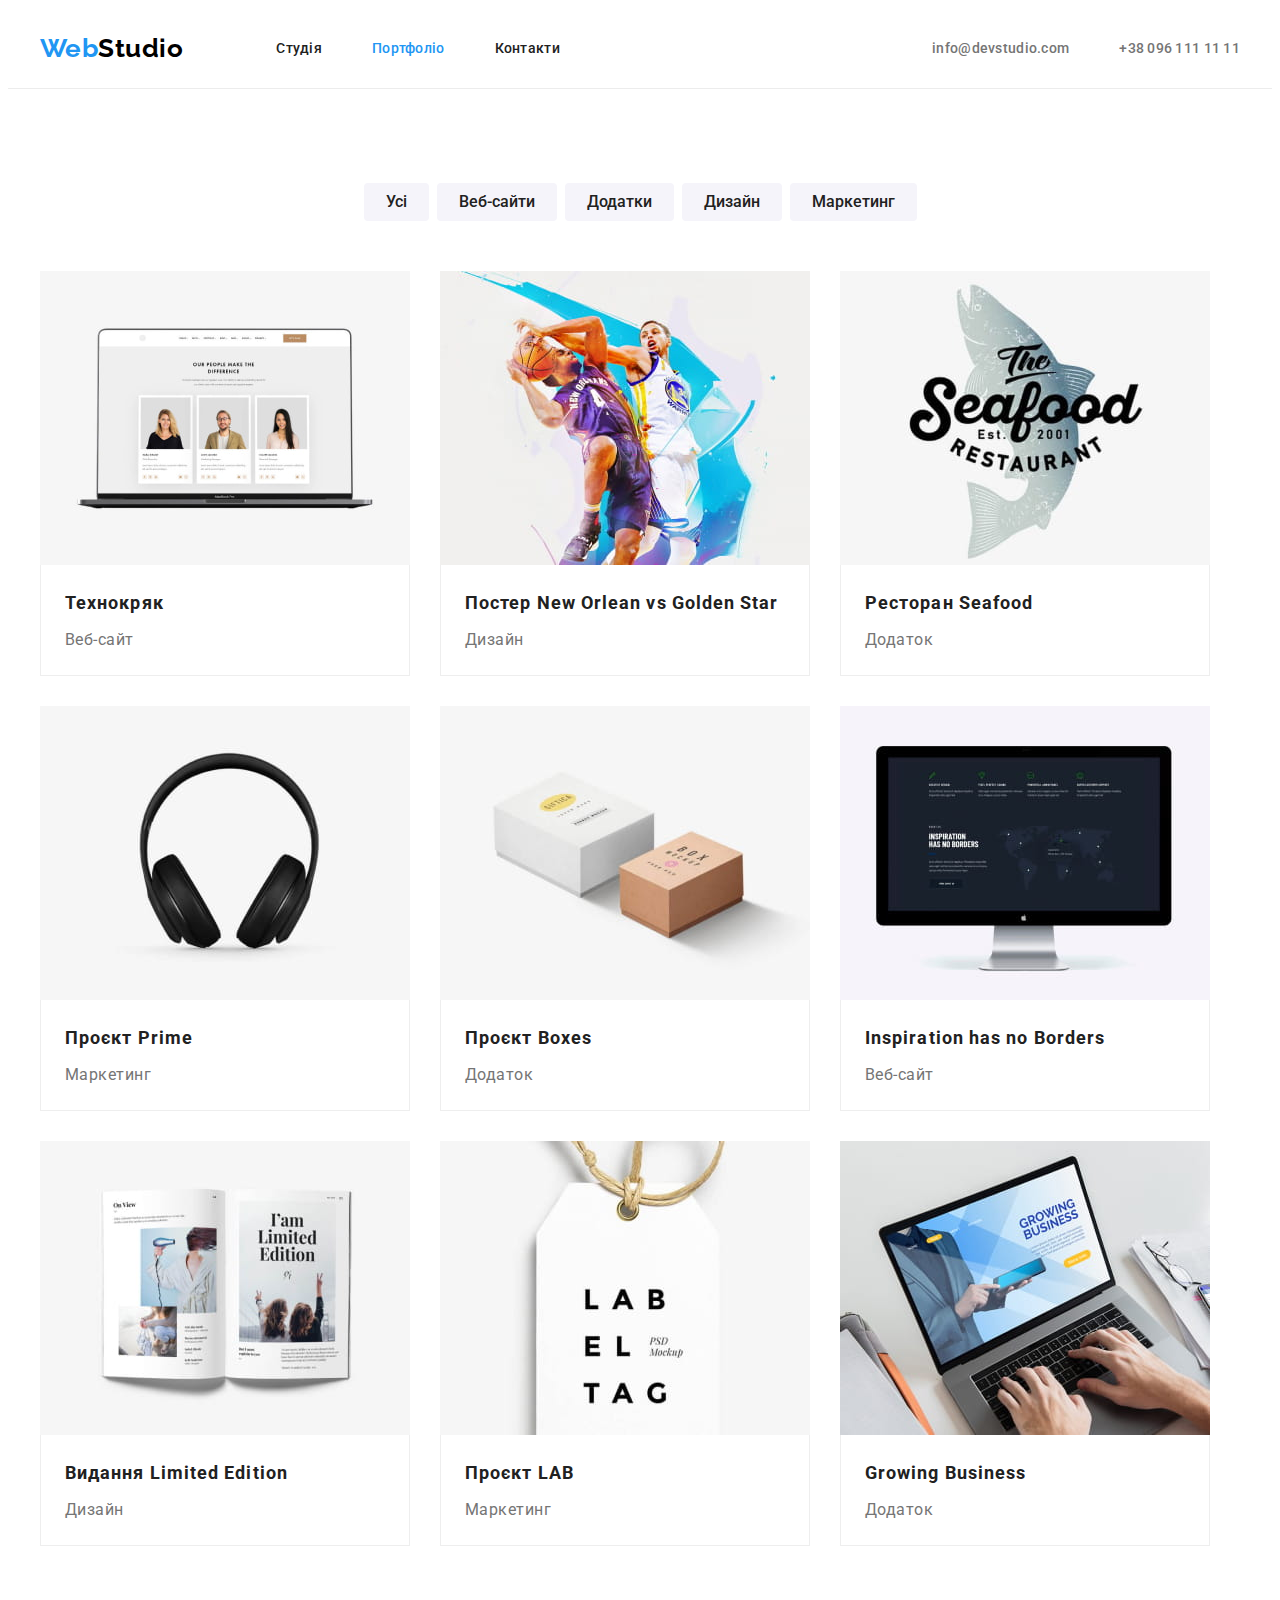
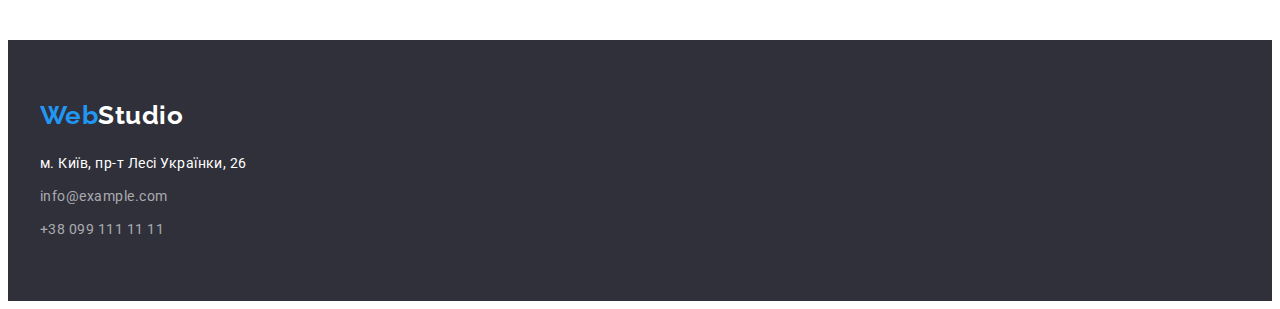
==== portfolio.html @ 07ef9dcc "Initial commit" ====
<!DOCTYPE html>
<html lang="uk">
  <head>
    <meta charset="UTF-8" />
    <meta http-equiv="X-UA-Compatible" content="IE=edge" />
    <meta name="viewport" content="width=device-width, initial-scale=1.0" />
    <title>Портфоліо</title>
    <link rel="preconnect" href="https://fonts.gstatic.com" crossorigin />
    <link
      href="https://fonts.googleapis.com/css2?family=Montserrat&family=Open+Sans:wght@600;700&family=Raleway:wght@700&family=Roboto:wght@400;500;700;900&display=swap"
      rel="stylesheet"
    />
    <!--нормалізація стилів-->
    <link rel="stylesheet" href="https://cdnjs.cloudflare.com/ajax/libs/modern-normalize/1.1.0/modern-normalize.min.css"
     integrity="sha512-wpPYUAdjBVSE4KJnH1VR1HeZfpl1ub8YT/NKx4PuQ5NmX2tKuGu6U/JRp5y+Y8XG2tV+wKQpNHVUX03MfMFn9Q=="
      crossorigin="anonymous" referrerpolicy="no-referrer" />
      
    <link rel="stylesheet" href="./css/styles.css" />
  </head>
  <body>
    <!-- шапка-->
     <header class="header ">
      <div class="container header-container" >
        <a class="logo" href="/"> <span class="span">Web</span>Studio </a>
       <nav class="nav ">         
          <!-- навігація головна-->
         <ul class="list-nav list">
          <li class="list-item">
            <a class="link-nav link" href="./index.html">Студія</a>
          </li>
          <li class="list-item">
            <a class="link-nav current link"
              href="./portfolio.html"
              rel="noopener noreferrer"> Портфоліо</a >
          </li>
          <li class="list-item">
            <a class="link-nav link" href="">Контакти</a>
          </li>
       </nav>

       
        <ul class="list-nav list">
          <li class="auth-list">
            <a class="auth link" href="mailto:info@devstudio.com"
              >info@devstudio.com</a>
          </li>
          <li>
            <a class="auth link" href="tel:+380961111111">+38 096 111 11 11</a>
          </li>
        </ul>
      </div>
    </header>
    <!-- Унікальний контент сторінки -->
    <main>
      <section class="portfolio section">
        <div class="container">        
          <h1 class="visually-hidden"> Наша робота</h1>
        
         <!--список кнопок, радіокнопок -->
        
         <ul class="list list-btn">
          <li class="item-btn">
            <button class="btn" type="button">Усі</button>
          </li>
          <li class="item-btn">
            <button class="btn" type="button">Веб-сайти</button>
          </li>
          <li class="item-btn">
            <button class="btn" type="button">Додатки</button>
          </li>
          <li class="item-btn">
            <button class="btn" type="button">Дизайн</button>
          </li>
          <li class="item-btn">
            <button class="btn" type="button">Маркетинг</button>
          </li>
         </ul>
       
         <!--список робіт-->
        
          <ul class="portfolio-list list">
            <li class="portfolio-item">
              <a class="link" href="">
                <img                  
                  src="./images/img-1.jpg"
                  alt="екран ноутбука з фотографіями людей"
                  width="370"
                   />
                <div class="portfolio-el">
                <h2 class="title ">Технокряк</h2>
                <p class="par ">Веб-сайт</p>
                </div>
              </a>
            </li>
            <li class="portfolio-item">
              <a class="link" href="">
                <img 
                src="./images/img-2.jpg " 
                alt="два баскетболісти" 
                width="370" 
                height="294" />
                <div class="portfolio-el">
                <h2 class="title"> Постер New Orlean vs Golden Star </h2>
                <p class="par ">Дизайн</p>
                
              </a>
            </li>
            <li class="portfolio-item">
              <a class="link" href="">
                <img class="team-img"
                src="./images/img-3.jpg " alt="риба" width="370" height="294" />
                <div class="portfolio-el">
                <h2 class="title ">Ресторан Seafood</h2>
                <p class="par ">Додаток</p>
                </div>
              </a>
            </li>
            <li class="portfolio-item">
              <a class="link" href="">
                <img 
                 src="./images/img-4.jpg " alt="чорні навушники" width="370" height="294" />
                 <div class="portfolio-el">
                <h2 class="title ">Проєкт Prime</h2>
                <p class="par ">Маркетинг</p>
                </div>
              </a>
            </li>
            <li class="portfolio-item">
              <a class="link" href="">
                <img 
                src="./images/img-5.jpg " alt="дві коробки" width="370" height="294" />
                <div class="portfolio-el">
                <h2 class="title ">Проєкт Boxes</h2>
                <p class="par ">Додаток</p>
                </div>
              </a>
            </li>
            <li class="portfolio-item">
              <a class="link" href="">
                <img 
                src="./images/img-6.jpg " alt="екран компа" width="370" height="294" />
                <div class="portfolio-el">
                <h2 class="title" lang="en">Inspiration has no Borders</h2>
                <p class="par ">Веб-сайт</p>
              </div>  
            </a>
            </li>
            <li class="portfolio-item">
              <a class="link" href="">
                <img 
                 src="./images/img-7.jpg " alt="розгорнута книга" width="370" height="294" />
                 <div class="portfolio-el">
                <h2 class="title ">Видання Limited Edition</h2>
                <p class="par ">Дизайн</p>
                 </div> 
            </a>
            </li>
            <li class="portfolio-item">
              <a class="link" href="">
                <img src="./images/img-8.jpg " alt="лейба" width="370" height="294" />
                <div class="portfolio-el">
                <h2 class="title ">Проєкт LAB</h2>
                <p class="par ">Маркетинг</p>
                </div>
              </a>
            </li>
            <li class="portfolio-item">
              <a class="link" href="">
                <img 
                src="./images/img-9.jpg " alt="відкритий ноутбук" width="370" height="294" />
                <div class="portfolio-el">
                <h2 class="title " lang="en">Growing Business</h2>
                <p class="par ">Додаток</p>
               </div>   
          </a>
            </li>
          </ul>
        </div>
        
      </section>
    </main>
    <!-- підвал сторінки-->
    <footer class="footer">
      <div class="container footer-container ">              
       <a class="logo-ft" href="/"> <span class="span">Web</span>Studio </a>
       <!-- адрес-->
       <address class="address">
        <ul class="list">
          <li class="address-item">
            <a
              class="address-post link"
              href="https://goo.gl/maps/CPtrU1FHBa2aNyZL9"
              target="_blank"
              rel="noopener noreferrer nofollow"
              >м. Київ, пр-т Лесі Українки, 26
            </a>
          </li>
          <li class="address-item">
            <a class="address-el link" href="mailto:info@devstudio.com"
              >info@example.com <br />
            </a>
          </li>
          <li class="address-item">
            <a class="address-el link" href="tel:+380961111111"
              >+38 099 111 11 11
            </a>
          </li>
        </ul>
       </address>
      </div>
    </footer>
  </body>
  </body>
</html>
---- css/styles.css ----
:root {
  --main-tx-cl: #212121;
  --main-tx-par: #757575;
  --main-bg-cl: #ffffff;
  --accent-color: #2196f3;
  --white-txt-cl: #ffffff;
  --footer-bg-cl: #2f303a;
  --baner-cl: #2f303a;
  --cl-txt-ft: rgba(255, 255, 255, 0.6);
  --bg-cl-btn: #f5f4fa;
  /* змінні для сітки в портфоліо */
  --items: 3;
  --indent: 30px;
  --border-portfolio:1px solid #EEEEEE; 
  /* змінні для сітки в команді */
  --items-team: 4;
  --indent-team: 30px;
}

body {
  font-family: 'Roboto', sans-serif;
  color: var(--main-tx-cl);
  background-color: var(--main-bg-cl);
  font-style: normal;
  letter-spacing: 0.03em;
  font-weight: 400;
}

/* скидання стилів */

.list {
  list-style: none;
  margin: 0;
  padding: 0;
}
.link {
  text-decoration: none;
}

h1,
h2,
h3,
h4,
h5,
h6,
p,
ul {
  margin: 0;
}

img {
  display: block;
  
}
/* section {
  outline: 2px solid red;
}

p {
  outline: 2px solid black;
}

h1,h2,h3,h4,h5,h6
{
  outline: 2px solid yellow;
}

a {
  outline: 2px solid blue;
} */

.container {
  width: 1200px;
  padding-left: 15px;
  padding-right: 15px;
  margin-left: auto;
  margin-right: auto;
}

.section {
  padding-bottom: 94px;
}
/* шапка */
.header{
border-bottom: 1px solid #ececec;
}
.header-container {
  display: flex;
  align-items: center;
  
}

/* логотип */
.logo {
  color: #000000;
  font-family: 'Raleway', sans-serif;
  text-decoration: none;
  font-style: normal;
  font-weight: 700;
  font-size: 26px;
  line-height: calc(31 / 26);

  margin-right: 93px;
}
.logo:hover,
.logo:focus {
  color: var(--accent-color);
}

.span {
  color: var(--accent-color);
}
.span:hover,
.span:focus {
  color: var(--accent-color);
}

.link:hover,
.link:focus {
  color: var(--accent-color);
}

/* навігація головна*/
.nav {
  margin-right: auto;
}

.list-nav {
  display: flex;
  gap: 50px;
  align-items: center;
}

.link-nav {
  font-weight: 500;
  font-size: 14px;
  line-height: calc(16 / 14);
  letter-spacing: 0.02em;
  color: var(--main-tx-cl);

  display: block;
  padding-top: 32px;
  padding-bottom: 32px;
}

.link-nav.current{
  color: var(--accent-color);

}



.auth {
  color: var(--main-tx-par);
  font-style: normal;
  font-weight: 500;
  font-size: 14px;
  line-height: 16px;
  letter-spacing: 0.02em;

  display: block;
  padding-top: 32px;
  padding-bottom: 32px;
}

/* банер */
.hero {
  background-color: var(--baner-cl);
  letter-spacing: 0.06em;
  color: var(--white-txt-cl);
  padding-top: 200px;
  padding-bottom: 280px;
  margin-bottom: 94p;
}
.hero-container {
}

.hero-title {
  color: var(--white-cl);
  font-weight: 900;
  line-height: calc(60 / 44);
  font-size: 44px;
  text-align: center;
  text-transform: uppercase;

  margin-left: auto;
  margin-right: auto;

  margin-bottom: 30px;
  width: 696px;
}

.hero-btn {
  font-family: inherit;
  color: var(--white-txt-cl);
  background-color: var(--accent-color);
  font-weight: 700;
  font-size: 16px;
  line-height: calc(30 / 16);
  cursor: pointer;
  box-shadow: 0px 4px 4px rgba(0, 0, 0, 0.15);

  display: block;
  border-radius: 4px;
  padding: 10px 32px;
  width: 216px;
  border: none;
  margin-left: auto;
  margin-right: auto;
}

.hero-btn:hover,
.hero-btn:focus {
  background-color: #188CE8;

}


/* особливості */
.special{
  padding-top: 94px;
}

.visually-hidden {
  position: absolute;
  width: 1px;
  height: 1px;
  margin: -1px;
  border: 0;
  padding: 0;

  white-space: nowrap;
  clip-path: inset(100%);
  clip: rect(0 0 0 0);
  overflow: hidden;
}


.special-list {
  display: flex;
  gap: 30px;
}
.special-title {
  font-weight: 700;
  font-size: 14px;
  line-height: calc(16 / 14);
  text-transform: uppercase;
  color: var(--main-tx-cl);
  

  margin-bottom: 10px;
  
}

.special-item {

flex-basis:calc((100%-30px*3)/4) 
}

.special-par {
  font-size: 14px;
  line-height: calc(24 / 14);
  color: var(--main-tx-par);
}
/* чим займаємось */

.work-title {
  color: var(--main-tx-cl);
  font-size: 36px;
  line-height: calc(42 / 36);
  text-align: center;
  margin-bottom: 50px;
}

.work-list {
  display: flex;
  flex-wrap: wrap;
  gap: 30px;
}

/* наша команда */

.team {
  background-color: var(--bg-cl-btn);
  padding-top: 94px;
}

.team-list {
  display: flex;
  flex-wrap: wrap;
  gap: 30px;
}
.team-title {
  font-size: 36px;
  line-height: 42px;
  text-align: center;
  color: var(--main-tx-cl);

 
  margin-bottom: 50px;
}

.team-names{

box-shadow: 0px 1px 3px rgba(0, 0, 0, 0.12), 0px 1px 1px rgba(0, 0, 0, 0.14), 0px 2px 1px rgba(0, 0, 0, 0.2);
border-radius: 0px 0px 4px 4px;
padding: 30px;
}

.item-title {
  font-weight: 500;
  font-size: 16px;
  line-height: calc(19 / 16);
  text-align: center;
  color: var(--main-tx-cl);

  margin-bottom: 10px;
}
.team-par {
  font-size: 16px;
  line-height: calc(19 / 16);
  text-align: center;
  color: var(--main-tx-par);

}

/* підвал */
.footer {
  font-family: 'Raleway', sans-serif;
  background-color: var(--footer-bg-cl);
  padding-top: 60px;
  padding-bottom: 60px;
 
}




.logo-ft {

  
  color: var(--white-txt-cl);
  font-weight: 700;
  font-size: 26px;
  line-height: calc(31 / 26);
  text-decoration: none;
 
 
 
}
.logo-ft:hover,
.logo-ft:hover {
  color: var(--accent-color);
}

/* адрес в підвалі */
.address {
  margin-top: 20px;

  font-family: 'Roboto';

}

.address-item{

  margin-bottom: 9px;
}
.address-item:last-child {
  margin-bottom: 0;
}
.address-post {
  font-family: 'Roboto';
  font-style: normal;
  font-size: 14px;
  line-height: calc(24 / 14);
  color: var(--white-txt-cl);
}
.address-el {
  font-family: 'Roboto';
  font-style: normal;
  font-size: 14px;
  line-height:calc(24 / 14);
  color: var(--cl-txt-ft);
}  
/**
  |============================
  |  ПОРТФОЛІО 
  |============================
*/

/* список  кнопок, радіокнопок */

.portfolio{
  padding-top: 94px;
}
.list-btn {
  display: flex;
  gap: 8px;
  align-items: center;
  justify-content: center;
  
  margin-bottom: 50px;
}

.btn {
  font-family: inherit;
  font-weight: 500;
  font-size: 16px;
  line-height: calc(26 / 16);
  text-align: center;
  color: var(--main-tx-cl);

  text-decoration: none;
  border-radius: 4px;
  cursor: pointer;
  background: var(--bg-cl-btn);

  border: none;
  padding: 6px 22px;
}

.btn:hover,
.btn:focus {
  color: var(--main-bg-cl);
  background-color: var(--accent-color);
  filter: drop-shadow(0px 4px 4px rgba(0, 0, 0, 0.25));
}
/* список робіт */

.portfolio-list {
  display: flex;
  flex-wrap: wrap;
  gap: 30px;
 flex-basis:calc((100%-30px*2)/3) ;
}



.portfolio-el{
  padding: 20px 24px;
  border-right :var(--border-portfolio); 
  border-bottom:var(--border-portfolio);
  border-left: var(--border-portfolio);
  

}

.title {
  font-size: 18px;
  line-height: calc(36 / 18);
  letter-spacing: 0.06em;
  color: var(--main-tx-cl);
  margin-bottom: 4px;
}

.par {
  font-size: 16px;
  line-height: calc(30 / 16);
  color: var(--main-tx-par);
}
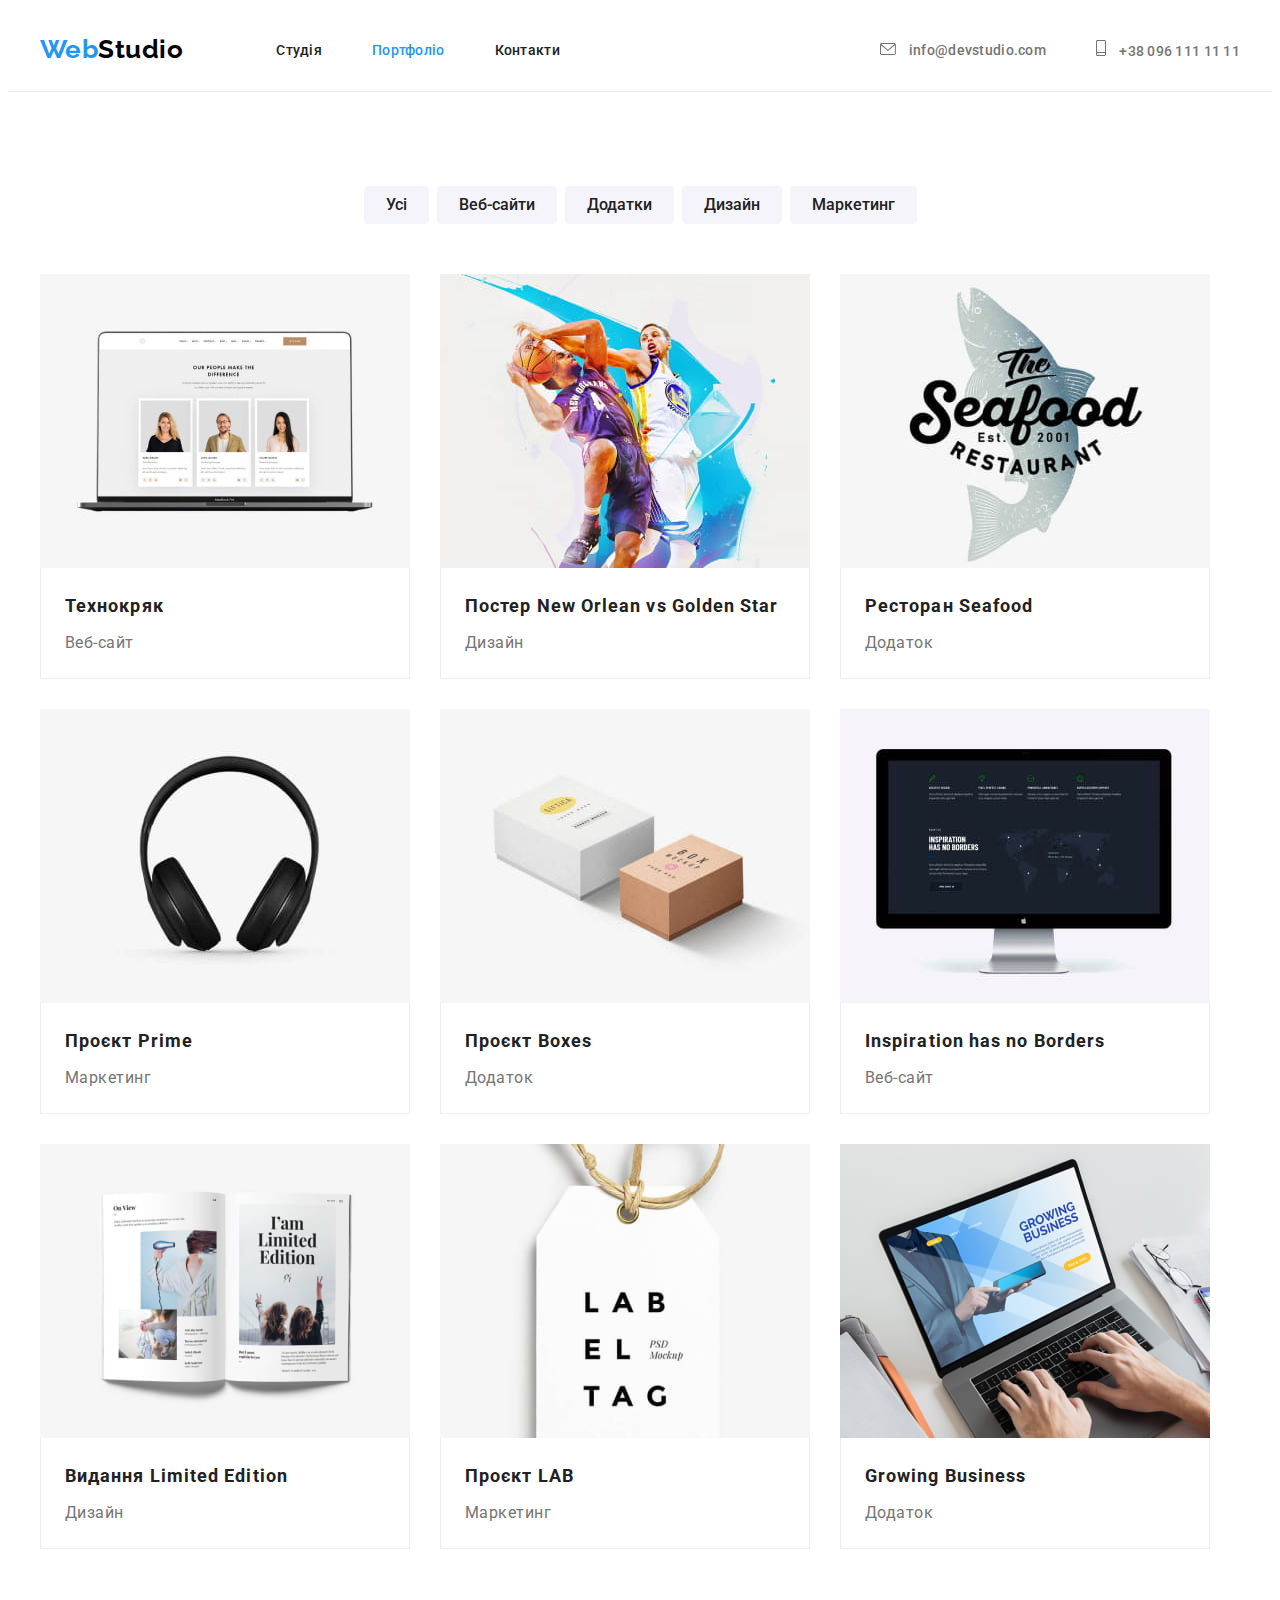
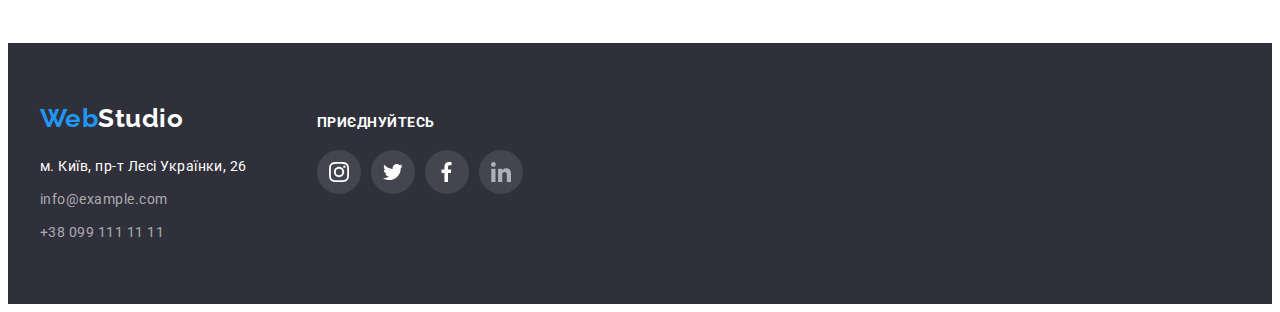
==== commit 69e77a20: "дз4" ====
--- a/portfolio.html
+++ b/portfolio.html
@@ -41,11 +41,19 @@
        
         <ul class="list-nav list">
           <li class="auth-list">
-            <a class="auth link" href="mailto:info@devstudio.com"
-              >info@devstudio.com</a>
+            <a class="auth link" href="mailto:info@devstudio.com" >
+               <svg  class="auth-icon" width="16" height="12">
+                   <use  href="./images/icons.svg/symbol-defs.svg#icon-envelope"></use>
+                 </svg>
+                 info@devstudio.com</a>
           </li>
           <li>
-            <a class="auth link" href="tel:+380961111111">+38 096 111 11 11</a>
+            <a class="auth link" href="tel:+380961111111">
+             <svg  class="auth-icon " width="10" height="16">
+                   <use  href="./images/icons.svg/symbol-defs.svg#icon-smartphone"></use>
+              </svg>
+              
+              +38 096 111 11 11</a>
           </li>
         </ul>
       </div>
@@ -180,11 +188,12 @@
       </section>
     </main>
     <!-- підвал сторінки-->
-    <footer class="footer">
-      <div class="container footer-container ">              
-       <a class="logo-ft" href="/"> <span class="span">Web</span>Studio </a>
-       <!-- адрес-->
-       <address class="address">
+     <footer class="footer ">           
+       <div class="container containe-footer"> 
+        <div>             
+         <a class="logo-ft" href="/"> <span class="span">Web</span>Studio </a>
+         <!-- адрес-->
+         <address class="address">
         <ul class="list">
           <li class="address-item">
             <a
@@ -206,8 +215,48 @@
             </a>
           </li>
         </ul>
-       </address>
-      </div>
+         </address>
+         </div>
+         <div>
+          <h2  class="footer-title">
+          Приєднуйтесь     
+         </h2>
+         <ul class="ft-social list">
+            <li class="social-item">
+              <a class="social-link-ft" href="">
+                <svg class="social-icons-ft" >
+                  <use  href="./images/icons.svg/symbol-defs.svg#icon-instagramfut"></use>
+                </svg>
+              </a>
+            </li>
+            <li class="social-item">
+              <a class="social-link-ft" href="">
+                <svg class="social-icons">
+                  <use  href="./images/icons.svg/symbol-defs.svg#icon-twitterfut"></use>
+                </svg>
+              </a>
+            </li>
+            <li class="social-item">
+              <a class="social-link-ft" href="">
+                <svg class="social-icons"  >
+                  <use  href="./images/icons.svg/symbol-defs.svg#icon-fasebookfut"></use>
+                </svg>
+              </a>
+            </li>
+            <li class="social-item">
+              <a class="social-link-ft" href="">
+                <svg class="social-icons" >
+                  <use  href="./images/icons.svg/symbol-defs.svg#icon-linkedinfut"></use>
+                </svg>
+              </a>
+            </li>
+         </ul> 
+         </div>
+      
+       </div>
+      
+        
+      
     </footer>
   </body>
   </body>
--- a/css/styles.css
+++ b/css/styles.css
@@ -15,6 +15,9 @@
   /* змінні для сітки в команді */
   --items-team: 4;
   --indent-team: 30px;
+
+  --icon-color:#AFB1B8;
+  --roboto-type: 'Roboto', sans-serif;
 }
 
 body {
@@ -52,22 +55,7 @@
   display: block;
   
 }
-/* section {
-  outline: 2px solid red;
-}
-
-p {
-  outline: 2px solid black;
-}
-
-h1,h2,h3,h4,h5,h6
-{
-  outline: 2px solid yellow;
-}
-
-a {
-  outline: 2px solid blue;
-} */
+
 
 .container {
   width: 1200px;
@@ -157,10 +145,17 @@
   font-size: 14px;
   line-height: 16px;
   letter-spacing: 0.02em;
+cursor: pointer;
 
   display: block;
   padding-top: 32px;
   padding-bottom: 32px;
+}
+
+.auth-icon{
+  fill: currentColor;
+  margin-right: 10px;
+  
 }
 
 /* банер */
@@ -170,10 +165,24 @@
   color: var(--white-txt-cl);
   padding-top: 200px;
   padding-bottom: 280px;
-  margin-bottom: 94p;
-}
-.hero-container {
-}
+  /* margin-bottom: 94p; */
+
+
+  background-image: linear-gradient( 
+    to right,
+   rgba(47, 48, 58, 0.4),
+  rgba(47, 48, 58, 0.4)),
+   url(../images/Img-hero.jpg);
+ background-position: center;
+ background-repeat: no-repeat;
+ background-size: cover;
+
+ max-width: 1600px;
+ margin-left: auto;
+ margin-right: auto; 
+}
+
+
 
 .hero-title {
   color: var(--white-cl);
@@ -240,6 +249,8 @@
   display: flex;
   gap: 30px;
 }
+
+
 .special-title {
   font-weight: 700;
   font-size: 14px;
@@ -247,14 +258,29 @@
   text-transform: uppercase;
   color: var(--main-tx-cl);
   
-
+ margin-top: 30px;
   margin-bottom: 10px;
   
 }
 
 .special-item {
-
-flex-basis:calc((100%-30px*3)/4) 
+  flex-basis:calc((100%-30px*3)/4);
+
+}
+
+
+.icon {
+ 
+  background-color:#F5F4FA;;  
+  padding: 25px 100px;
+  
+}
+
+.icon-special{
+
+  width: 70px;
+  height: 70px;
+  
 }
 
 .special-par {
@@ -301,6 +327,7 @@
 }
 
 .team-names{
+  background-color: #ffffff;
 
 box-shadow: 0px 1px 3px rgba(0, 0, 0, 0.12), 0px 1px 1px rgba(0, 0, 0, 0.14), 0px 2px 1px rgba(0, 0, 0, 0.2);
 border-radius: 0px 0px 4px 4px;
@@ -324,29 +351,108 @@
 
 }
 
+/* соцсітки */
+.list-social{
+ display: flex;
+ 
+ margin-top: 10px;
+}
+
+
+.social-link{
+  display: flex;
+ width: 44px;
+ height: 44px;  
+  align-items: center;
+  justify-content: center;
+  color: var(--icon-color);
+ 
+ 
+}
+
+.social-link:hover,
+.social-link:focus{
+color: var(--main-bg-cl);
+fill: #188CE8;
+background-color: #188CE8;
+border-radius: 50%;
+
+}
+
+
+.social-icons{
+
+width: 20px;
+height: 20px;
+
+fill: currentColor;
+
+}
+
+/* Постійні клієнти */
+.customers{
+  padding-top: 94px;
+  padding-bottom: 94px;
+}
+
+.customers-title{
+  font-family: inherit;
+font-size: 36px;
+line-height: calc(42 / 36);
+text-align: center;
+color: var(--main-tx-cl);
+margin-bottom: 50px;
+
+
+}
+
+.customers-list {
+  display: flex;
+  flex-wrap: wrap;
+    gap: 30px;
+ flex-basis:calc((100%-30px*5)/6);
+
+}
+
+.customers-icons:hover,
+.customers-icons:focus{
+ fill: var(--accent-color);
+ border: 1px solid var(--accent-color);
+  cursor: pointer;
+}
+
+
+.customers-icons{
+ fill:#AFB1B8;
+border: 1px solid #AFB1B8;
+border-radius: 5px;
+background-position: center;
+width: 170px;
+height: 92px;
+padding: 16px 32px;
+}
+
+
 /* підвал */
+
 .footer {
   font-family: 'Raleway', sans-serif;
   background-color: var(--footer-bg-cl);
   padding-top: 60px;
   padding-bottom: 60px;
- 
-}
-
-
-
-
+
+
+}
+.containe-footer{
+  display: flex;
+  align-items:baseline;
+}
 .logo-ft {
-
-  
   color: var(--white-txt-cl);
   font-weight: 700;
   font-size: 26px;
   line-height: calc(31 / 26);
-  text-decoration: none;
- 
- 
- 
+  text-decoration: none; 
 }
 .logo-ft:hover,
 .logo-ft:hover {
@@ -356,18 +462,19 @@
 /* адрес в підвалі */
 .address {
   margin-top: 20px;
-
+  margin-right: 70px;
   font-family: 'Roboto';
 
 }
 
 .address-item{
-
   margin-bottom: 9px;
 }
+
 .address-item:last-child {
   margin-bottom: 0;
 }
+
 .address-post {
   font-family: 'Roboto';
   font-style: normal;
@@ -375,13 +482,77 @@
   line-height: calc(24 / 14);
   color: var(--white-txt-cl);
 }
+
 .address-el {
   font-family: 'Roboto';
   font-style: normal;
   font-size: 14px;
   line-height:calc(24 / 14);
   color: var(--cl-txt-ft);
-}  
+} 
+
+
+/* Приєднуйтесь */
+
+.footer-title{
+  font-family: var(--roboto-type);
+font-style: normal;
+font-size: 14px;
+line-height: calc(16 / 14);
+
+text-transform: uppercase;
+color:var(--white-txt-cl);
+}
+.ft-social{
+ display: flex;
+ 
+ margin-top: 20px;
+}
+.social-item{
+  margin-right: 10px;
+}
+.social-item:last-child{
+  margin-right: 0;
+}
+
+.social-link-ft{
+  display: flex;
+ width: 44px;
+ height: 44px;  
+  align-items: center;
+  justify-content: center;
+  color: var(--icon-color);
+ background-color: rgb(255, 255, 255, 0.1);
+ border-radius: 50%;
+
+ 
+}
+
+.social-link-ft:hover,
+.social-link-ft:focus{
+color: var(--main-bg-cl);
+fill: #188CE8;
+background-color: #188CE8;
+border-radius: 50%;
+
+}
+
+
+.social-icons-ft{
+
+width: 20px;
+height: 20px;
+
+fill: currentColor;
+
+}
+
+
+
+
+
+
+
 /**
   |============================
   |  ПОРТФОЛІО 
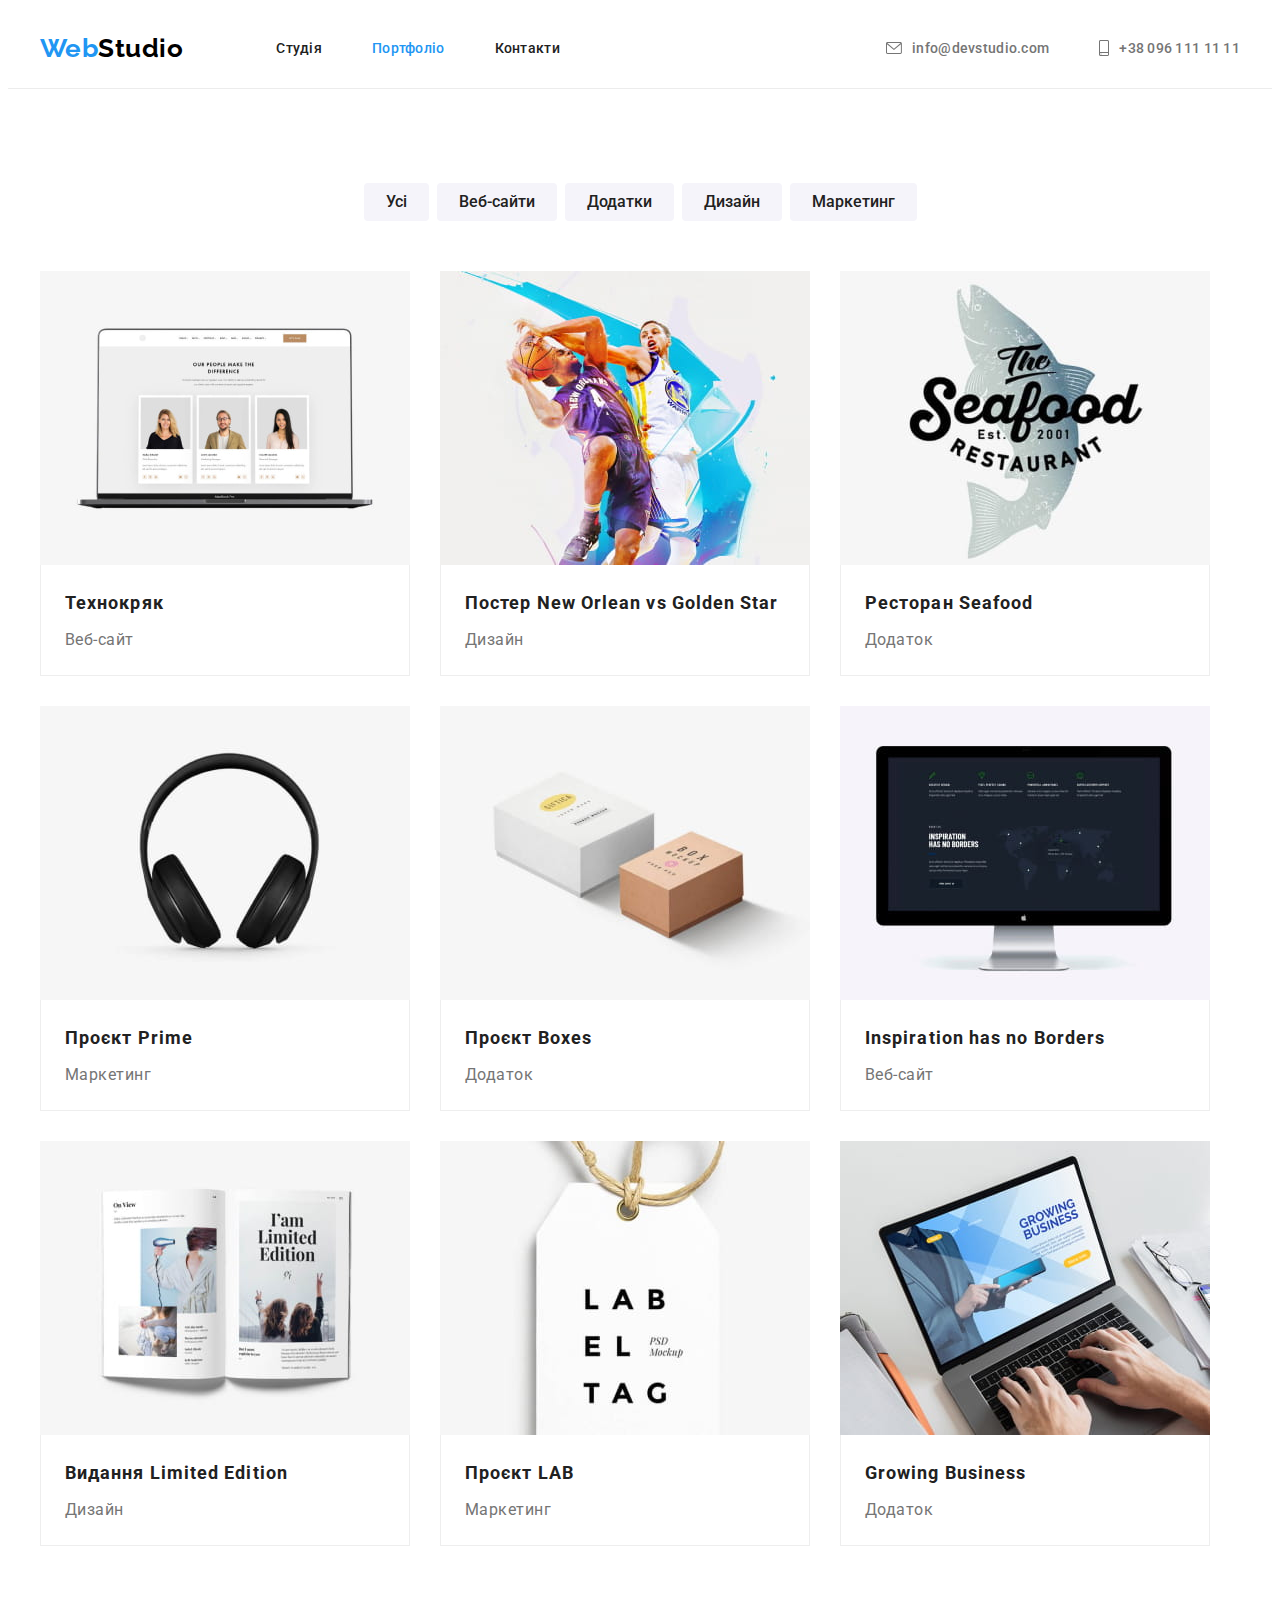
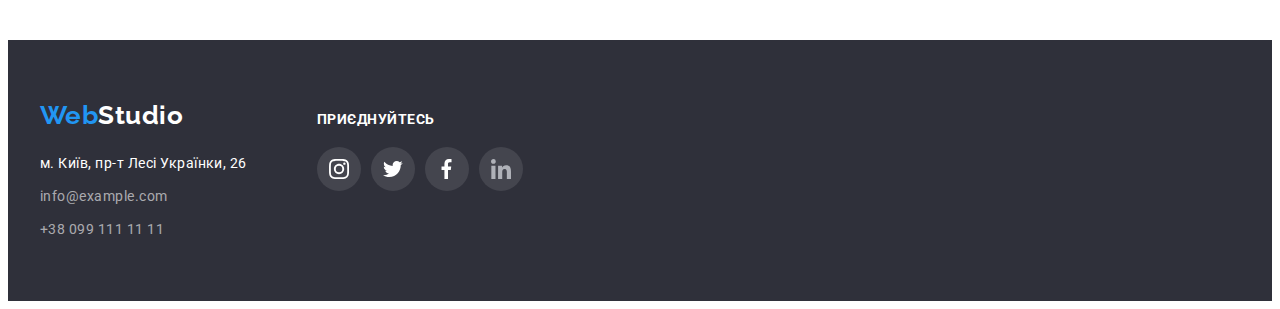
==== commit 93cee9d0: "виправлення дз4" ====
--- a/portfolio.html
+++ b/portfolio.html
@@ -88,33 +88,32 @@
         
           <ul class="portfolio-list list">
             <li class="portfolio-item">
-              <a class="link" href="">
+              <a class="link portfolio-link" href="">
                 <img                  
                   src="./images/img-1.jpg"
                   alt="екран ноутбука з фотографіями людей"
-                  width="370"
-                   />
-                <div class="portfolio-el">
-                <h2 class="title ">Технокряк</h2>
-                <p class="par ">Веб-сайт</p>
-                </div>
-              </a>
-            </li>
-            <li class="portfolio-item">
-              <a class="link" href="">
-                <img 
-                src="./images/img-2.jpg " 
-                alt="два баскетболісти" 
-                width="370" 
-                height="294" />
-                <div class="portfolio-el">
-                <h2 class="title"> Постер New Orlean vs Golden Star </h2>
-                <p class="par ">Дизайн</p>
-                
-              </a>
-            </li>
-            <li class="portfolio-item">
-              <a class="link" href="">
+                  width="370" height="294" />
+                <div class="portfolio-el">
+                   <h2 class="title ">Технокряк</h2>
+                   <p class="par ">Веб-сайт</p>
+                </div>
+              </a>
+            </li>
+            <li class="portfolio-item">
+              <a class="link portfolio-link" href="">
+                <img 
+                 src="./images/img-2.jpg " 
+                 alt="два баскетболісти" 
+                 width="370" 
+                 height="294" />
+                <div class="portfolio-el">
+                   <h2 class="title"> Постер New Orlean vs Golden Star </h2>
+                   <p class="par ">Дизайн</p> 
+                </div>              
+              </a>
+            </li>
+            <li class="portfolio-item">
+              <a class="link portfolio-link" href="">
                 <img class="team-img"
                 src="./images/img-3.jpg " alt="риба" width="370" height="294" />
                 <div class="portfolio-el">
@@ -124,7 +123,7 @@
               </a>
             </li>
             <li class="portfolio-item">
-              <a class="link" href="">
+              <a class="link portfolio-link" href="">
                 <img 
                  src="./images/img-4.jpg " alt="чорні навушники" width="370" height="294" />
                  <div class="portfolio-el">
@@ -134,7 +133,7 @@
               </a>
             </li>
             <li class="portfolio-item">
-              <a class="link" href="">
+              <a class="link portfolio-link" href="">
                 <img 
                 src="./images/img-5.jpg " alt="дві коробки" width="370" height="294" />
                 <div class="portfolio-el">
@@ -144,7 +143,7 @@
               </a>
             </li>
             <li class="portfolio-item">
-              <a class="link" href="">
+              <a class="link portfolio-link" href="">
                 <img 
                 src="./images/img-6.jpg " alt="екран компа" width="370" height="294" />
                 <div class="portfolio-el">
@@ -154,7 +153,7 @@
             </a>
             </li>
             <li class="portfolio-item">
-              <a class="link" href="">
+              <a class="link portfolio-link" href="">
                 <img 
                  src="./images/img-7.jpg " alt="розгорнута книга" width="370" height="294" />
                  <div class="portfolio-el">
@@ -164,7 +163,7 @@
             </a>
             </li>
             <li class="portfolio-item">
-              <a class="link" href="">
+              <a class="link portfolio-link" href="">
                 <img src="./images/img-8.jpg " alt="лейба" width="370" height="294" />
                 <div class="portfolio-el">
                 <h2 class="title ">Проєкт LAB</h2>
@@ -173,7 +172,7 @@
               </a>
             </li>
             <li class="portfolio-item">
-              <a class="link" href="">
+              <a class="link portfolio-link" href="">
                 <img 
                 src="./images/img-9.jpg " alt="відкритий ноутбук" width="370" height="294" />
                 <div class="portfolio-el">
@@ -218,9 +217,9 @@
          </address>
          </div>
          <div>
-          <h2  class="footer-title">
+          <p  class="footer-par">
           Приєднуйтесь     
-         </h2>
+          </p>
          <ul class="ft-social list">
             <li class="social-item">
               <a class="social-link-ft" href="">
--- a/css/styles.css
+++ b/css/styles.css
@@ -126,7 +126,7 @@
   letter-spacing: 0.02em;
   color: var(--main-tx-cl);
 
-  display: block;
+  display: flex;
   padding-top: 32px;
   padding-bottom: 32px;
 }
@@ -147,7 +147,8 @@
   letter-spacing: 0.02em;
 cursor: pointer;
 
-  display: block;
+  display: flex;
+  align-items: center;
   padding-top: 32px;
   padding-bottom: 32px;
 }
@@ -270,10 +271,12 @@
 
 
 .icon {
- 
+ display: flex;
   background-color:#F5F4FA;;  
-  padding: 25px 100px;
-  
+  align-items: center;
+  justify-content: center;
+  width: 270px;
+  height: 120px;
 }
 
 .icon-special{
@@ -414,22 +417,30 @@
 
 }
 
-.customers-icons:hover,
-.customers-icons:focus{
+.customers-item{
+  display: flex;
+  width: 170px;
+  height: 92px;
+  align-items: center;
+  justify-content: center;
+  border: 1px solid #AFB1B8;
+  border-radius: 4px;
+   fill:#AFB1B8;
+}
+
+.customers-item:hover,
+.customers-item:focus{
  fill: var(--accent-color);
- border: 1px solid var(--accent-color);
-  cursor: pointer;
+ border-color:  var(--accent-color);
+  
 }
 
 
 .customers-icons{
- fill:#AFB1B8;
-border: 1px solid #AFB1B8;
-border-radius: 5px;
-background-position: center;
-width: 170px;
-height: 92px;
-padding: 16px 32px;
+
+width: 106px;
+height: 60px;
+
 }
 
 
@@ -494,12 +505,12 @@
 
 /* Приєднуйтесь */
 
-.footer-title{
-  font-family: var(--roboto-type);
+.footer-par{
+ font-family: var(--roboto-type);
 font-style: normal;
+font-weight: 700;
 font-size: 14px;
 line-height: calc(16 / 14);
-
 text-transform: uppercase;
 color:var(--white-txt-cl);
 }
@@ -593,8 +604,8 @@
 .btn:hover,
 .btn:focus {
   color: var(--main-bg-cl);
-  background-color: var(--accent-color);
-  filter: drop-shadow(0px 4px 4px rgba(0, 0, 0, 0.25));
+  background-color: #2196F3;
+  box-shadow: 0px 3px 1px rgba(0, 0, 0, 0.1), 0px 1px 2px rgba(0, 0, 0, 0.08), 0px 2px 2px rgba(0, 0, 0, 0.12);
 }
 /* список робіт */
 
@@ -603,6 +614,16 @@
   flex-wrap: wrap;
   gap: 30px;
  flex-basis:calc((100%-30px*2)/3) ;
+}
+
+.portfolio-link{
+  display: block;
+}
+
+.portfolio-link:hover,
+.portfolio-link:focus{
+ box-shadow: 0px 1px 1px rgba(0, 0, 0, 0.12), 0px 4px 4px
+  rgba(0, 0, 0, 0.06), 1px 4px 6px rgba(0, 0, 0, 0.16);
 }
 
 
